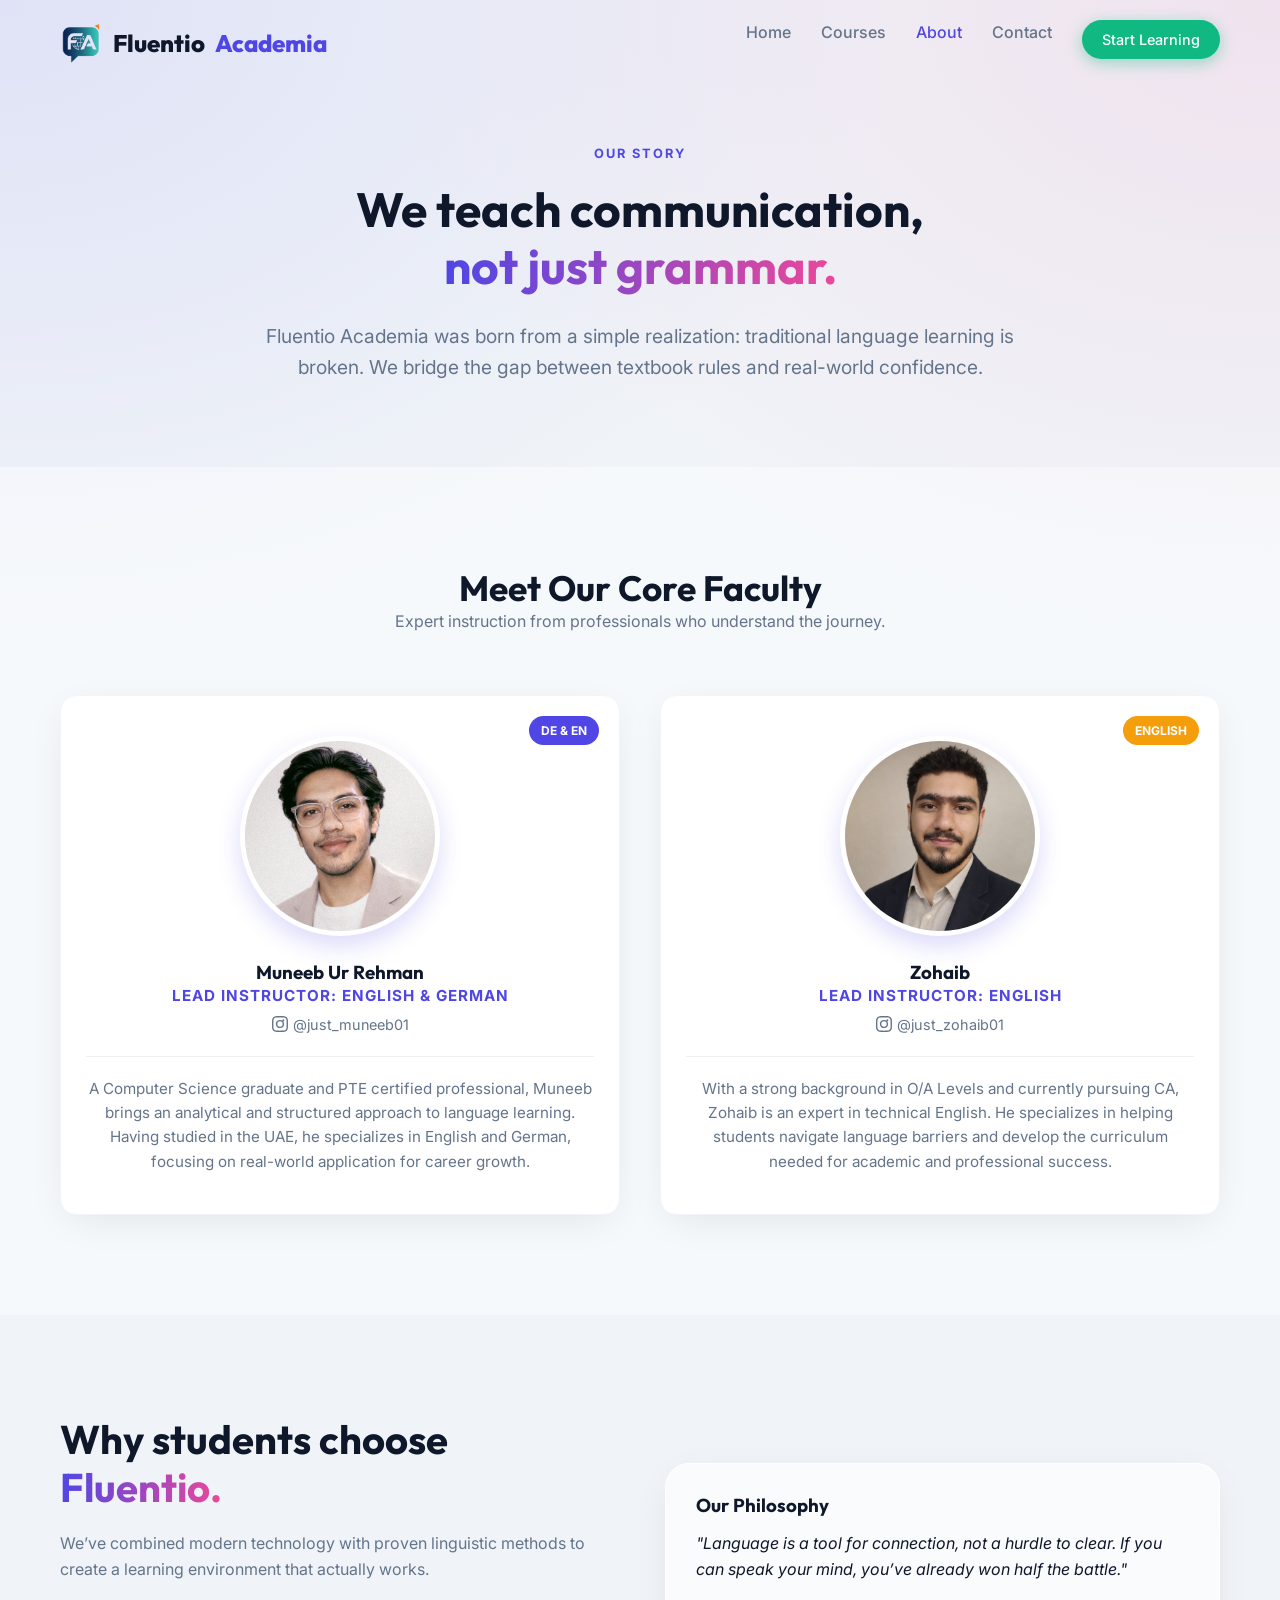
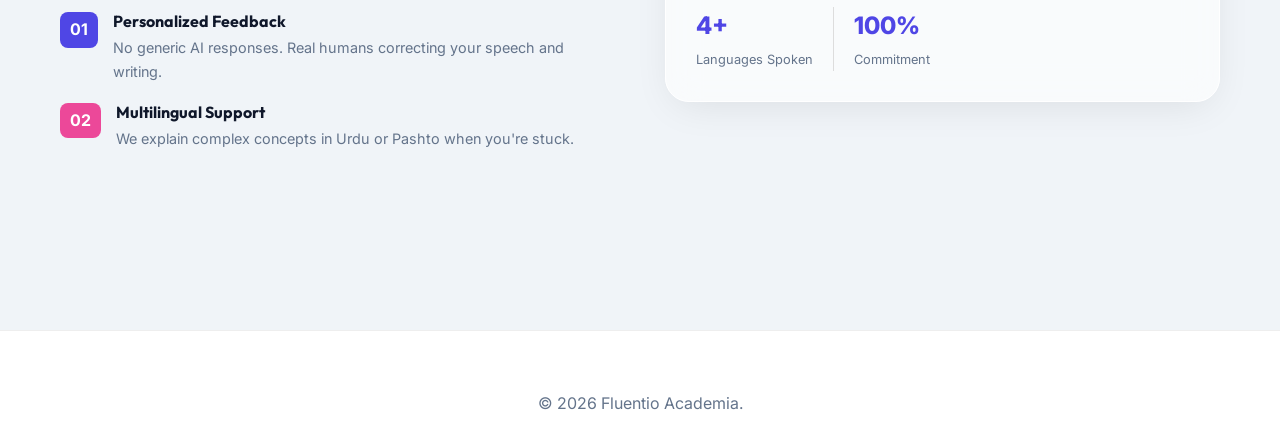
==== about.html @ ccf0303c "Add files via upload" ====
<!DOCTYPE html>
<html lang="en">
<head>
    <meta charset="UTF-8">
    <meta name="viewport" content="width=device-width, initial-scale=1.0">
    <title>About Our Mission | Fluentio Academia</title>
    <link rel="preconnect" href="https://fonts.googleapis.com">
    <link rel="preconnect" href="https://fonts.gstatic.com" crossorigin>
    <link href="https://fonts.googleapis.com/css2?family=Inter:wght@400;500;600&family=Outfit:wght@500;700;800&display=swap" rel="stylesheet">
    <link rel="stylesheet" href="style.css">
</head>
<body>

    <header id="header">
        <div class="container">
            <nav>
                <div class="logo">
                    <img src="assets/logo.png" alt="Fluentio">
                    Fluentio<span>Academia</span>
                </div>
                <ul class="nav-links">
                    <li><a href="index.html">Home</a></li>
                    <li><a href="courses.html">Courses</a></li>
                    <li><a href="about.html" class="active">About</a></li>
                    <li><a href="contact.html">Contact</a></li>
                    <li><a href="courses.html" class="btn btn-primary" style="padding: 8px 20px; font-size: 0.9rem;">Start Learning</a></li>
                </ul>
                <div class="hamburger"><span></span><span></span><span></span></div>
            </nav>
        </div>
    </header>

    <section class="section-padding" style="padding-top: 140px; padding-bottom: 60px;">
        <div class="container">
            <div class="text-center reveal">
                <span style="color: var(--primary); font-weight: 700; text-transform: uppercase; letter-spacing: 2px; font-size: 0.8rem;">Our Story</span>
                <h1 style="font-size: 3rem; margin-top: 15px;">We teach communication,<br><span class="gradient-text">not just grammar.</span></h1>
                <p style="color: var(--gray); font-size: 1.2rem; max-width: 800px; margin: 25px auto;">
                    Fluentio Academia was born from a simple realization: traditional language learning is broken. 
                    We bridge the gap between textbook rules and real-world confidence.
                </p>
            </div>
        </div>
    </section>

    <section class="section-padding" style="background: rgba(255,255,255,0.4);">
        <div class="container">
            <div class="text-center reveal" style="margin-bottom: 60px;">
                <h2 style="font-size: 2.2rem;">Meet Our Core Faculty</h2>
                <p style="color: var(--gray);">Expert instruction from professionals who understand the journey.</p>
            </div>

            <div class="founder-grid">
                <div class="card founder-card reveal">
                    <div class="badge" style="background: var(--primary);">DE & EN</div>
                    <img src="assets/muneeb.jpg" alt="Muneeb Ur Rehman" class="founder-img">
                    <h3>Muneeb Ur Rehman</h3>
                    <p class="social-handle">Lead Instructor: English & German</p>
                    <a href="https://instagram.com/just_muneeb01" target="_blank" style="font-size: 0.9rem; color: var(--gray); display: flex; align-items: center; gap: 5px;">
                        <svg xmlns="http://www.w3.org/2000/svg" width="16" height="16" fill="currentColor" viewBox="0 0 16 16">
                            <path d="M8 0C5.829 0 5.556.01 4.703.048 3.85.088 3.269.222 2.76.42a3.917 3.917 0 0 0-1.417.923A3.927 3.927 0 0 0 .42 2.76C.222 3.268.087 3.85.048 4.7.01 5.555 0 5.827 0 8.001c0 2.172.01 2.444.048 3.297.04.852.174 1.433.372 1.942.205.526.478.972.923 1.417.444.445.89.719 1.416.923.51.198 1.09.333 1.942.372C5.555 15.99 5.827 16 8 16s2.444-.01 3.298-.048c.851-.04 1.434-.174 1.943-.372a3.916 3.916 0 0 0 1.416-.923c.445-.445.718-.891.923-1.417.197-.509.332-1.09.372-1.942C15.99 10.445 16 10.173 16 8s-.01-2.445-.048-3.299c-.04-.851-.175-1.433-.372-1.941a3.926 3.926 0 0 0-.923-1.417A3.911 3.911 0 0 0 13.24.42c-.51-.198-1.092-.333-1.943-.372C10.443.01 10.172 0 7.999 0h.001zm-.312 1.442h.312c2.152 0 2.408.008 3.257.046.783.036 1.209.166 1.493.275.377.146.646.32.927.601.281.28.455.55.602.927.108.284.238.71.274 1.493.039.85.047 1.106.047 3.257 0 2.152-.008 2.408-.047 3.257-.036.784-.166 1.209-.274 1.493a2.25 2.25 0 0 1-.602.927c-.28.281-.55.455-.927.602-.284.108-.71.238-1.493.274-.85.039-1.106.047-3.257.047-2.152 0-2.408-.008-3.257-.047-.784-.036-1.209-.166-1.493-.274a2.25 2.25 0 0 1-.927-.602 2.25 2.25 0 0 1-.602-.927c-.108-.284-.238-.71-.274-1.493-.039-.85-.047-1.106-.047-3.257 0-2.152.008-2.408.047-3.257.036-.784.166-1.209.274-1.493.146-.377.32-.646.601-.927.28-.281.55-.455.927-.602.284-.108.71-.238 1.493-.274.85-.039 1.106-.047 3.257-.047h.312zM8 3.891a4.109 4.109 0 1 0 0 8.217 4.109 4.109 0 0 0 0-8.217zm0 1.441a2.667 2.667 0 1 1 0 5.334 2.667 2.667 0 0 1 0-5.334zm4.33-1.156a.96.96 0 1 1-1.92 0 .96.96 0 0 1 1.92 0z"/>
                        </svg>
                        @just_muneeb01
                    </a>
                    <hr style="border: 0; border-top: 1px solid #eee; margin: 20px 0; width: 100%;">
                    <p style="color: var(--gray); font-size: 0.95rem;">
                        A Computer Science graduate and PTE certified professional, Muneeb brings an analytical and structured approach to language learning. Having studied in the UAE, he specializes in English and German, focusing on real-world application for career growth.
                    </p>
                </div>

                <div class="card founder-card reveal">
                    <div class="badge">ENGLISH</div>
                    <img src="assets/zohaib.png" alt="Zohaib" class="founder-img">
                    <h3>Zohaib</h3>
                    <p class="social-handle">Lead Instructor: English</p>
                    <a href="https://instagram.com/just_zohaib01" target="_blank" style="font-size: 0.9rem; color: var(--gray); display: flex; align-items: center; gap: 5px;">
                        <svg xmlns="http://www.w3.org/2000/svg" width="16" height="16" fill="currentColor" viewBox="0 0 16 16">
                            <path d="M8 0C5.829 0 5.556.01 4.703.048 3.85.088 3.269.222 2.76.42a3.917 3.917 0 0 0-1.417.923A3.927 3.927 0 0 0 .42 2.76C.222 3.268.087 3.85.048 4.7.01 5.555 0 5.827 0 8.001c0 2.172.01 2.444.048 3.297.04.852.174 1.433.372 1.942.205.526.478.972.923 1.417.444.445.89.719 1.416.923.51.198 1.09.333 1.942.372C5.555 15.99 5.827 16 8 16s2.444-.01 3.298-.048c.851-.04 1.434-.174 1.943-.372a3.916 3.916 0 0 0 1.416-.923c.445-.445.718-.891.923-1.417.197-.509.332-1.09.372-1.942C15.99 10.445 16 10.173 16 8s-.01-2.445-.048-3.299c-.04-.851-.175-1.433-.372-1.941a3.926 3.926 0 0 0-.923-1.417A3.911 3.911 0 0 0 13.24.42c-.51-.198-1.092-.333-1.943-.372C10.443.01 10.172 0 7.999 0h.001zm-.312 1.442h.312c2.152 0 2.408.008 3.257.046.783.036 1.209.166 1.493.275.377.146.646.32.927.601.281.28.455.55.602.927.108.284.238.71.274 1.493.039.85.047 1.106.047 3.257 0 2.152-.008 2.408-.047 3.257-.036.784-.166 1.209-.274 1.493a2.25 2.25 0 0 1-.602.927c-.28.281-.55.455-.927.602-.284.108-.71.238-1.493.274-.85.039-1.106.047-3.257.047-2.152 0-2.408-.008-3.257-.047-.784-.036-1.209-.166-1.493-.274a2.25 2.25 0 0 1-.927-.602 2.25 2.25 0 0 1-.602-.927c-.108-.284-.238-.71-.274-1.493-.039-.85-.047-1.106-.047-3.257 0-2.152.008-2.408.047-3.257.036-.784.166-1.209.274-1.493.146-.377.32-.646.601-.927.28-.281.55-.455.927-.602.284-.108.71-.238 1.493-.274.85-.039 1.106-.047 3.257-.047h.312zM8 3.891a4.109 4.109 0 1 0 0 8.217 4.109 4.109 0 0 0 0-8.217zm0 1.441a2.667 2.667 0 1 1 0 5.334 2.667 2.667 0 0 1 0-5.334zm4.33-1.156a.96.96 0 1 1-1.92 0 .96.96 0 0 1 1.92 0z"/>
                        </svg>
                        @just_zohaib01
                    </a>
                    <hr style="border: 0; border-top: 1px solid #eee; margin: 20px 0; width: 100%;">
                    <p style="color: var(--gray); font-size: 0.95rem;">
                        With a strong background in O/A Levels and currently pursuing CA, Zohaib is an expert in technical English. He specializes in helping students navigate language barriers and develop the curriculum needed for academic and professional success.
                    </p>
                </div>
            </div>
        </div>
    </section>

    <section class="section-padding">
        <div class="container">
            <div class="hero-grid">
                <div class="reveal">
                    <h2 style="font-size: 2.5rem; margin-bottom: 20px;">Why students choose <span class="gradient-text">Fluentio.</span></h2>
                    <p style="color: var(--gray); margin-bottom: 30px;">We’ve combined modern technology with proven linguistic methods to create a learning environment that actually works.</p>
                    
                    <div style="display: flex; flex-direction: column; gap: 20px;">
                        <div style="display: flex; gap: 15px; align-items: start;">
                            <div style="background: var(--primary); color: white; padding: 5px 10px; border-radius: 8px; font-weight: bold;">01</div>
                            <div>
                                <h4 style="margin-bottom: 5px;">Personalized Feedback</h4>
                                <p style="color: var(--gray); font-size: 0.9rem;">No generic AI responses. Real humans correcting your speech and writing.</p>
                            </div>
                        </div>
                        <div style="display: flex; gap: 15px; align-items: start;">
                            <div style="background: var(--secondary); color: white; padding: 5px 10px; border-radius: 8px; font-weight: bold;">02</div>
                            <div>
                                <h4 style="margin-bottom: 5px;">Multilingual Support</h4>
                                <p style="color: var(--gray); font-size: 0.9rem;">We explain complex concepts in Urdu or Pashto when you're stuck.</p>
                            </div>
                        </div>
                    </div>
                </div>
                
                <div class="hero-card-glass reveal" style="max-width: 100%;">
                    <h3 style="margin-bottom: 15px;">Our Philosophy</h3>
                    <p style="font-style: italic; color: var(--dark);">"Language is a tool for connection, not a hurdle to clear. If you can speak your mind, you’ve already won half the battle."</p>
                    <div style="margin-top: 25px; display: flex; gap: 20px;">
                        <div>
                            <span style="display: block; font-size: 1.5rem; font-weight: 800; color: var(--primary);">4+</span>
                            <span style="font-size: 0.8rem; color: var(--gray);">Languages Spoken</span>
                        </div>
                        <div style="border-left: 1px solid #ddd; padding-left: 20px;">
                            <span style="display: block; font-size: 1.5rem; font-weight: 800; color: var(--primary);">100%</span>
                            <span style="font-size: 0.8rem; color: var(--gray);">Commitment</span>
                        </div>
                    </div>
                </div>
            </div>
        </div>
    </section>

    <footer>
        <div class="container text-center">
            <p style="color: var(--gray);">&copy; <span id="year"></span> Fluentio Academia.</p>
        </div>
    </footer>

    <script src="script.js"></script>
</body>
</html>
---- style.css ----
:root {
    --primary: #4f46e5; /* Indigo */
    --primary-dark: #4338ca;
    --secondary: #ec4899; /* Pink gradient accent */
    --green: #10b981; /* Green for high contrast */
    --accent: #f59e0b; /* Amber */
    --dark: #0f172a;
    --light: #f8fafc;
    --gray: #64748b;
    --glass: rgba(255, 255, 255, 0.7);
    --glass-border: rgba(255, 255, 255, 0.5);
    --shadow: 0 10px 40px -10px rgba(0,0,0,0.1);
    --radius: 16px;
    --font-head: 'Outfit', sans-serif;
    --font-body: 'Inter', sans-serif;
}

* { margin: 0; padding: 0; box-sizing: border-box; }

body {
    font-family: var(--font-body);
    background-color: #f0f4f8;
    color: var(--dark);
    line-height: 1.6;
    overflow-x: hidden;
    /* Mesh Gradient Background */
    background-image: 
        radial-gradient(at 0% 0%, rgba(79, 70, 229, 0.1) 0px, transparent 50%),
        radial-gradient(at 100% 0%, rgba(236, 72, 153, 0.1) 0px, transparent 50%);
    background-attachment: fixed;
}

h1, h2, h3, h4 { font-family: var(--font-head); font-weight: 700; line-height: 1.2; }
a { text-decoration: none; color: inherit; transition: 0.3s; }
ul { list-style: none; }
img { max-width: 100%; display: block; }

/* --- Layout Utilities --- */
.container {
    max-width: 1200px;
    margin: 0 auto;
    padding: 0 20px;
}

.section-padding { padding: 100px 0; }
.text-center { text-align: center; }

/* --- Components --- */
.btn {
    display: inline-block;
    padding: 14px 32px;
    border-radius: 50px;
    font-weight: 600;
    cursor: pointer;
    position: relative;
    overflow: hidden;
    z-index: 1;
    border: none;
    font-size: 1rem;
}

.btn-primary {
    background: var(--green);
    color: white !important; /* Make sure the text color is white */
    box-shadow: 0 4px 15px rgba(16, 185, 129, 0.4);
}

.btn-primary:hover {
    background: #059669; /* Darker green */
    transform: translateY(-3px);
    box-shadow: 0 8px 25px rgba(16, 185, 129, 0.6);
}

.btn-secondary {
    background: white;
    color: var(--primary);
    border: 1px solid rgba(79, 70, 229, 0.2);
}

.btn-secondary:hover {
    background: #f8fafc;
    border-color: var(--primary);
    transform: translateY(-3px);
}

/* --- Header & Nav --- */
header {
    position: fixed;
    top: 0;
    width: 100%;
    z-index: 1000;
    transition: 0.4s ease;
    padding: 20px 0;
}

header.scrolled {
    background: rgba(255, 255, 255, 0.85);
    backdrop-filter: blur(12px);
    padding: 15px 0;
    box-shadow: 0 4px 30px rgba(0, 0, 0, 0.05);
}

nav {
    display: flex;
    justify-content: space-between;
    align-items: center;
}

.logo {
    font-family: var(--font-head);
    font-size: 1.5rem;
    font-weight: 800;
    color: var(--dark);
    display: flex;
    align-items: center;
    gap: 10px;
}

.logo span { color: var(--primary); }
.logo img { height: 40px; }

.nav-links { display: flex; gap: 30px; }
.nav-links a {
    font-weight: 500;
    color: var(--gray);
    position: relative;
}

.nav-links a:hover, .nav-links a.active { color: var(--primary); }
.nav-links a::after {
    content: '';
    position: absolute;
    width: 0;
    height: 2px;
    bottom: -5px;
    left: 0;
    background: var(--secondary);
    transition: 0.3s;
}
.nav-links a:hover::after { width: 100%; }

/* Mobile Menu */
.hamburger { display: none; cursor: pointer; flex-direction: column; gap: 6px; }
.hamburger span { width: 30px; height: 3px; background: var(--dark); border-radius: 3px; transition: 0.3s; }

/* --- Hero Section --- */
.hero {
    min-height: 100vh;
    display: flex;
    align-items: center;
    position: relative;
    padding-top: 80px;
    overflow: hidden;
}

.hero-grid {
    display: grid;
    grid-template-columns: 1fr 1fr;
    gap: 50px;
    align-items: center;
}

.hero-text h1 {
    font-size: 3.5rem;
    margin-bottom: 20px;
    color: var(--dark);
}

.gradient-text {
    background: linear-gradient(to right, var(--primary), var(--secondary));
    -webkit-background-clip: text;
    -webkit-text-fill-color: transparent;
}

.hero-text p {
    font-size: 1.2rem;
    color: var(--gray);
    margin-bottom: 30px;
    max-width: 500px;
}

/* Abstract blobs for Hero Image Area */
.hero-visual {
    position: relative;
    height: 500px;
    display: flex;
    justify-content: center;
    align-items: center;
}

.blob {
    position: absolute;
    border-radius: 50%;
    filter: blur(60px);
    z-index: -1;
    opacity: 0.6;
}
.blob-1 { width: 300px; height: 300px; background: var(--primary); top: 20px; right: 20px; animation: float 6s infinite alternate; }
.blob-2 { width: 250px; height: 250px; background: var(--secondary); bottom: 20px; left: 20px; animation: float 5s infinite alternate-reverse; }

.hero-card-glass {
    background: rgba(255, 255, 255, 0.6);
    backdrop-filter: blur(16px);
    border: 1px solid white;
    padding: 30px;
    border-radius: 24px;
    box-shadow: var(--shadow);
    max-width: 400px;
    position: relative;
    animation: slideUp 1s ease-out;
}

/* --- Features / Grid --- */
.feature-grid {
    display: grid;
    grid-template-columns: repeat(auto-fit, minmax(300px, 1fr));
    gap: 30px;
    margin-top: 50px;
}

/* --- Find this around line 183 in style.css --- */
.card {
    background: white;
    padding: 35px;
    border-radius: var(--radius);
    box-shadow: var(--shadow);
    border: 1px solid #f1f5f9;
    transition: 0.3s;
    position: relative;
    /* CHANGE THIS from hidden to visible */
    overflow: visible; 
}
/* --- Add this to your style.css or update the existing one --- */
.pricing-grid {
    display: grid;
    grid-template-columns: repeat(auto-fit, minmax(320px, 1fr));
    gap: 32px;
    max-width: 900px;
    margin: 0 auto;
    
    /* ADD THIS: Gives the floating badges room at the top so they don't overlap text */
    padding-top: 40px; 
    margin-top: 60px;
}

.card:hover {
    transform: translateY(-10px);
    border-color: var(--primary);
}

.icon-box {
    width: 60px;
    height: 60px;
    background: rgba(79, 70, 229, 0.1);
    border-radius: 12px;
    display: flex;
    align-items: center;
    justify-content: center;
    margin-bottom: 20px;
    font-size: 1.5rem;
}

/* --- Course Cards (Specific) --- */
.course-card {
    display: flex;
    flex-direction: column;
    height: 100%;
}

.course-header { margin-bottom: 20px; border-bottom: 1px solid #eee; padding-bottom: 20px; }
.price-tag { font-size: 2rem; font-weight: 800; color: var(--dark); display: block; margin-top: 10px; }
.price-tag span { font-size: 1rem; color: var(--gray); font-weight: 500; }

.course-features li {
    margin-bottom: 12px;
    color: var(--gray);
    display: flex;
    align-items: center;
    gap: 10px;
}

.course-features li::before {
    content: '✓';
    color: var(--primary);
    font-weight: 800;
}

.badge {
    position: absolute;
    top: 20px;
    right: 20px;
    background: var(--accent);
    color: white;
    padding: 5px 12px;
    border-radius: 20px;
    font-size: 0.75rem;
    font-weight: 700;
    text-transform: uppercase;
}

/* --- Founder Cards --- */
/* --- Founder Cards --- */
.founder-grid {
    display: grid;
    grid-template-columns: repeat(auto-fit, minmax(300px, 1fr));
    gap: 40px;
}

.founder-card {
    text-align: center; /* Ensures text is centered */
    display: flex;
    flex-direction: column;
    align-items: center; /* Ensures the image container is centered */
    padding: 40px 25px;
}

.founder-img {
    width: 200px;  /* Increased size for better visibility */
    height: 200px;
    border-radius: 50%; /* Keeps it circular */
    
    /* THE FIX: */
    object-fit: cover; 
    object-position: top center; /* Focuses on the face/top of image instead of the middle */
    
    margin-bottom: 25px;
    border: 5px solid white; /* Thicker, nicer border */
    box-shadow: 0 10px 25px rgba(79, 70, 229, 0.2); /* Adds a glow behind the photo */
    background-color: #eee; /* Fallback color if image loads slow */
}

.social-handle { 
    color: var(--primary); 
    font-weight: 700; 
    font-size: 0.95rem;
    margin-bottom: 5px;
    text-transform: uppercase;
    letter-spacing: 1px;
}

/* --- Footer --- */
footer {
    background: white;
    padding: 60px 0 20px;
    margin-top: 80px;
    border-top: 1px solid #eee;
}

.footer-content {
    display: flex;
    justify-content: space-between;
    flex-wrap: wrap;
    gap: 40px;
    margin-bottom: 40px;
}

.socials a {
    width: 40px;
    height: 40px;
    background: #f1f5f9;
    display: inline-flex;
    align-items: center;
    justify-content: center;
    border-radius: 50%;
    margin-right: 10px;
}
.socials a:hover { background: var(--primary); color: rgb(10, 10, 10); }

/* --- Animations --- */
@keyframes float {
    0% { transform: translate(0, 0); }
    100% { transform: translate(20px, 40px); }
}

@keyframes slideUp {
    from { opacity: 0; transform: translateY(40px); }
    to { opacity: 1; transform: translateY(0); }
}

.reveal {
    opacity: 0;
    transform: translateY(30px);
    transition: all 0.8s ease-out;
}
.reveal.active { opacity: 1; transform: translateY(0); }

/* --- Mobile Responsiveness --- */
@media (max-width: 900px) {
    .hero-grid, .contact-wrapper { grid-template-columns: 1fr; }
    .hero-text { text-align: center; }
    .hero-text p { margin: 0 auto 30px; }
    .hero-visual { height: 300px; }
    .hero-text h1 { font-size: 2.5rem; }
    
    .hamburger { display: flex; z-index: 1001; }
    .nav-links {
        position: fixed;
        top: 0;
        right: -100%;
        height: 100vh;
        width: 70%;
        background: white;
        flex-direction: column;
        justify-content: center;
        align-items: center;
        box-shadow: -10px 0 30px rgba(0,0,0,0.1);
        transition: 0.4s;
    }
    .nav-links.mobile-active { right: 0; }
}
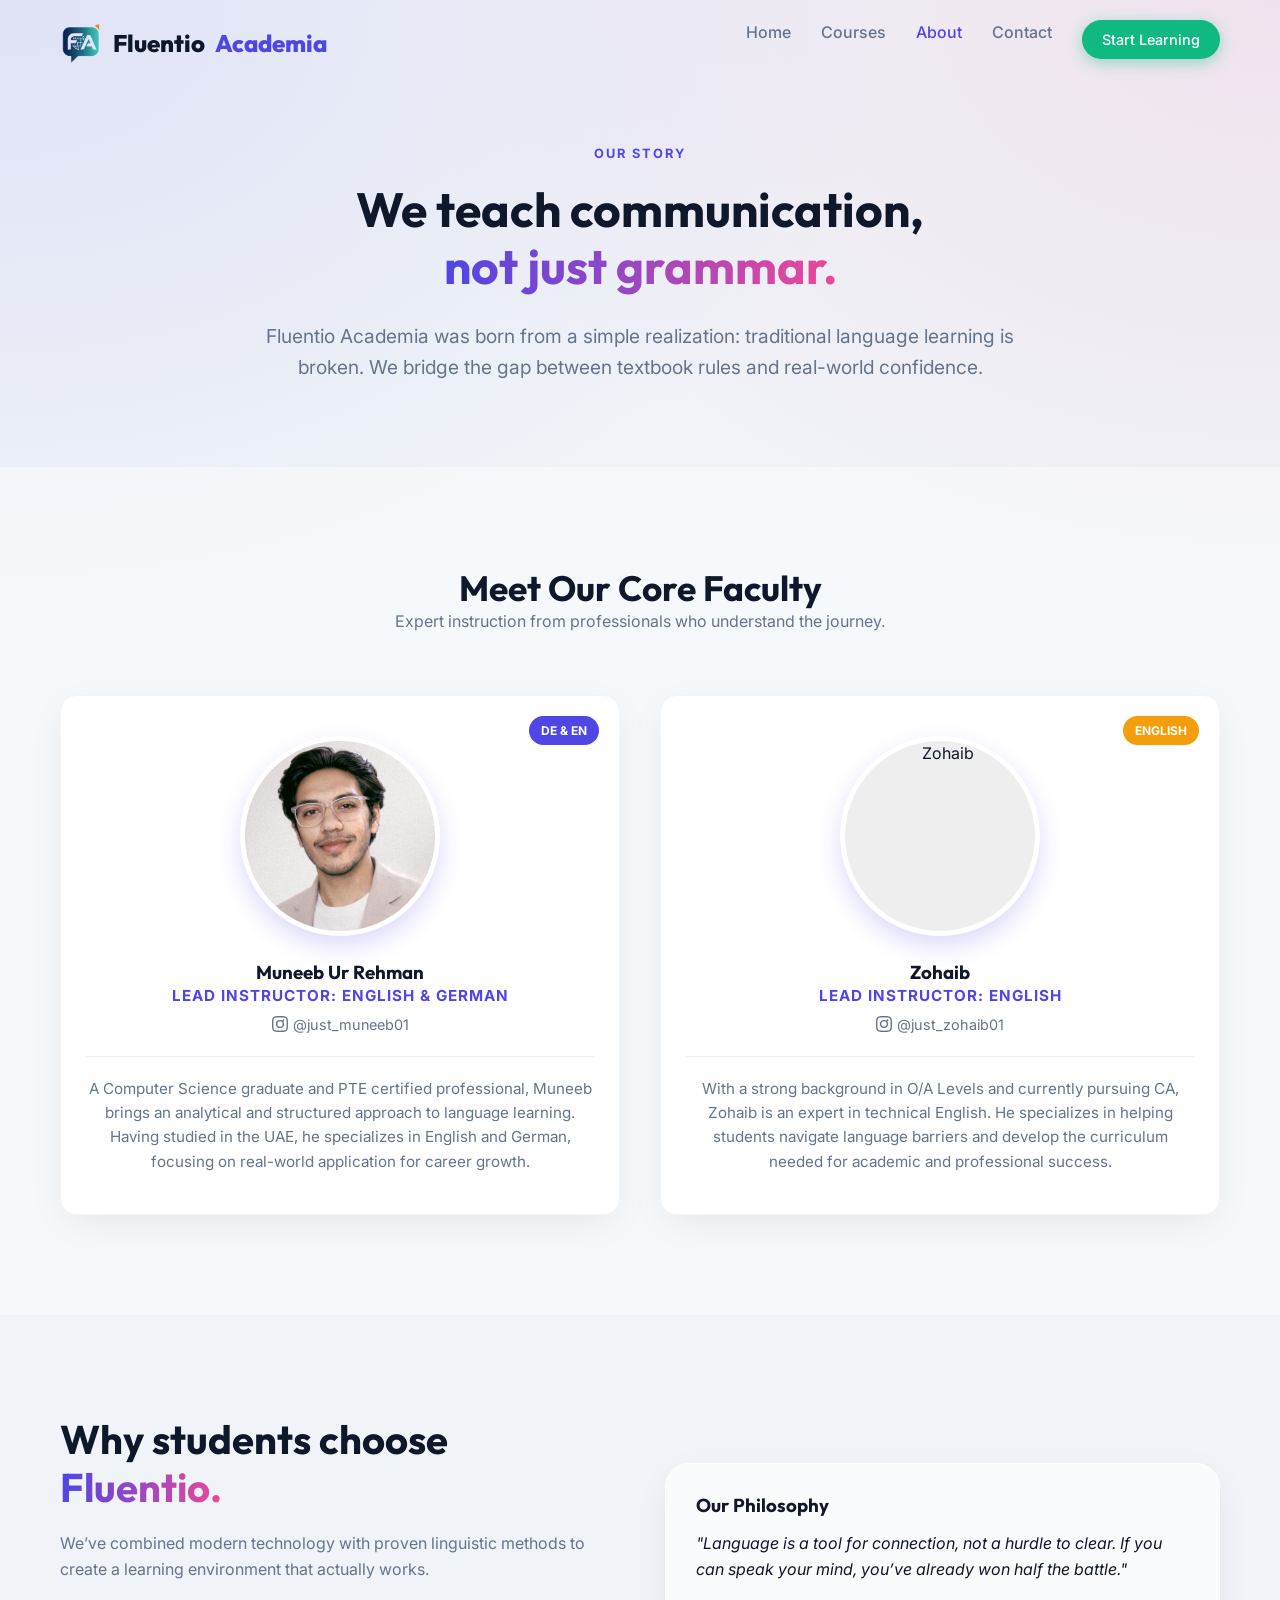
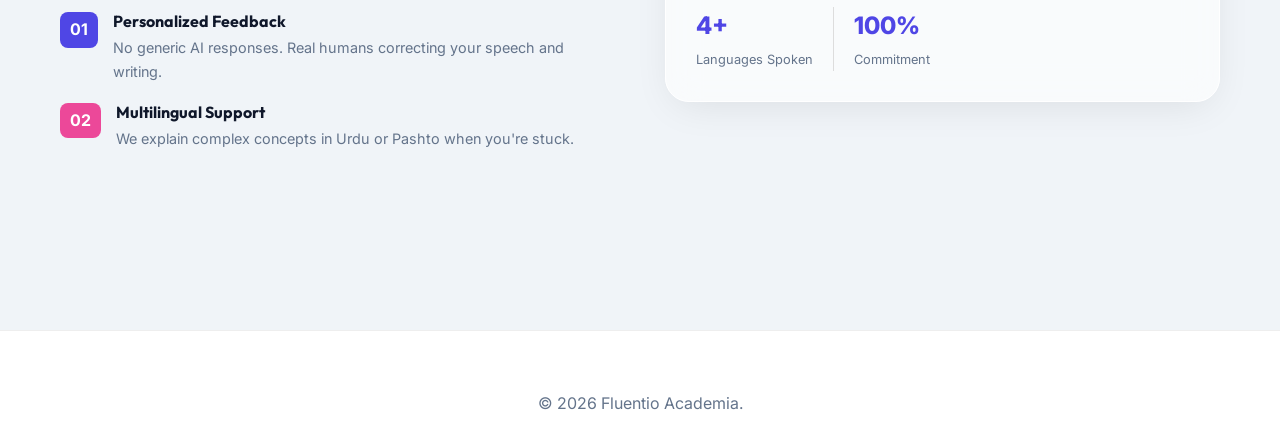
==== commit 08466710: "Add files via upload" ====
--- a/about.html
+++ b/about.html
@@ -4,10 +4,21 @@
     <meta charset="UTF-8">
     <meta name="viewport" content="width=device-width, initial-scale=1.0">
     <title>About Our Mission | Fluentio Academia</title>
+    <meta name="description" content="Meet the team behind Fluentio Academia and discover why we focus on real-world communication, not just grammar rules, for German and English learners worldwide.">
+    <link rel="canonical" href="https://muneebinu.github.io/Fluentio-Academia/about.html">
     <link rel="preconnect" href="https://fonts.googleapis.com">
     <link rel="preconnect" href="https://fonts.gstatic.com" crossorigin>
     <link href="https://fonts.googleapis.com/css2?family=Inter:wght@400;500;600&family=Outfit:wght@500;700;800&display=swap" rel="stylesheet">
     <link rel="stylesheet" href="style.css">
+    <meta property="og:type" content="website">
+    <meta property="og:title" content="About Our Mission | Fluentio Academia">
+    <meta property="og:description" content="Meet the team behind Fluentio Academia and discover why we focus on real-world communication, not just grammar rules, for German and English learners worldwide.">
+    <meta property="og:url" content="https://muneebinu.github.io/Fluentio-Academia/about.html">
+    <meta property="og:image" content="https://muneebinu.github.io/Fluentio-Academia/assets/logo.png">
+    <meta name="twitter:card" content="summary">
+    <meta name="twitter:title" content="About Our Mission | Fluentio Academia">
+    <meta name="twitter:description" content="Meet the team behind Fluentio Academia and discover why we focus on real-world communication, not just grammar rules, for German and English learners worldwide.">
+    <meta name="twitter:image" content="https://muneebinu.github.io/Fluentio-Academia/assets/logo.png">
 </head>
 <body>
 
@@ -70,7 +81,7 @@
 
                 <div class="card founder-card reveal">
                     <div class="badge">ENGLISH</div>
-                    <img src="assets/zohaib.png" alt="Zohaib" class="founder-img">
+                    <img src="assets/zohaib.jpg" alt="Zohaib" class="founder-img">
                     <h3>Zohaib</h3>
                     <p class="social-handle">Lead Instructor: English</p>
                     <a href="https://instagram.com/just_zohaib01" target="_blank" style="font-size: 0.9rem; color: var(--gray); display: flex; align-items: center; gap: 5px;">
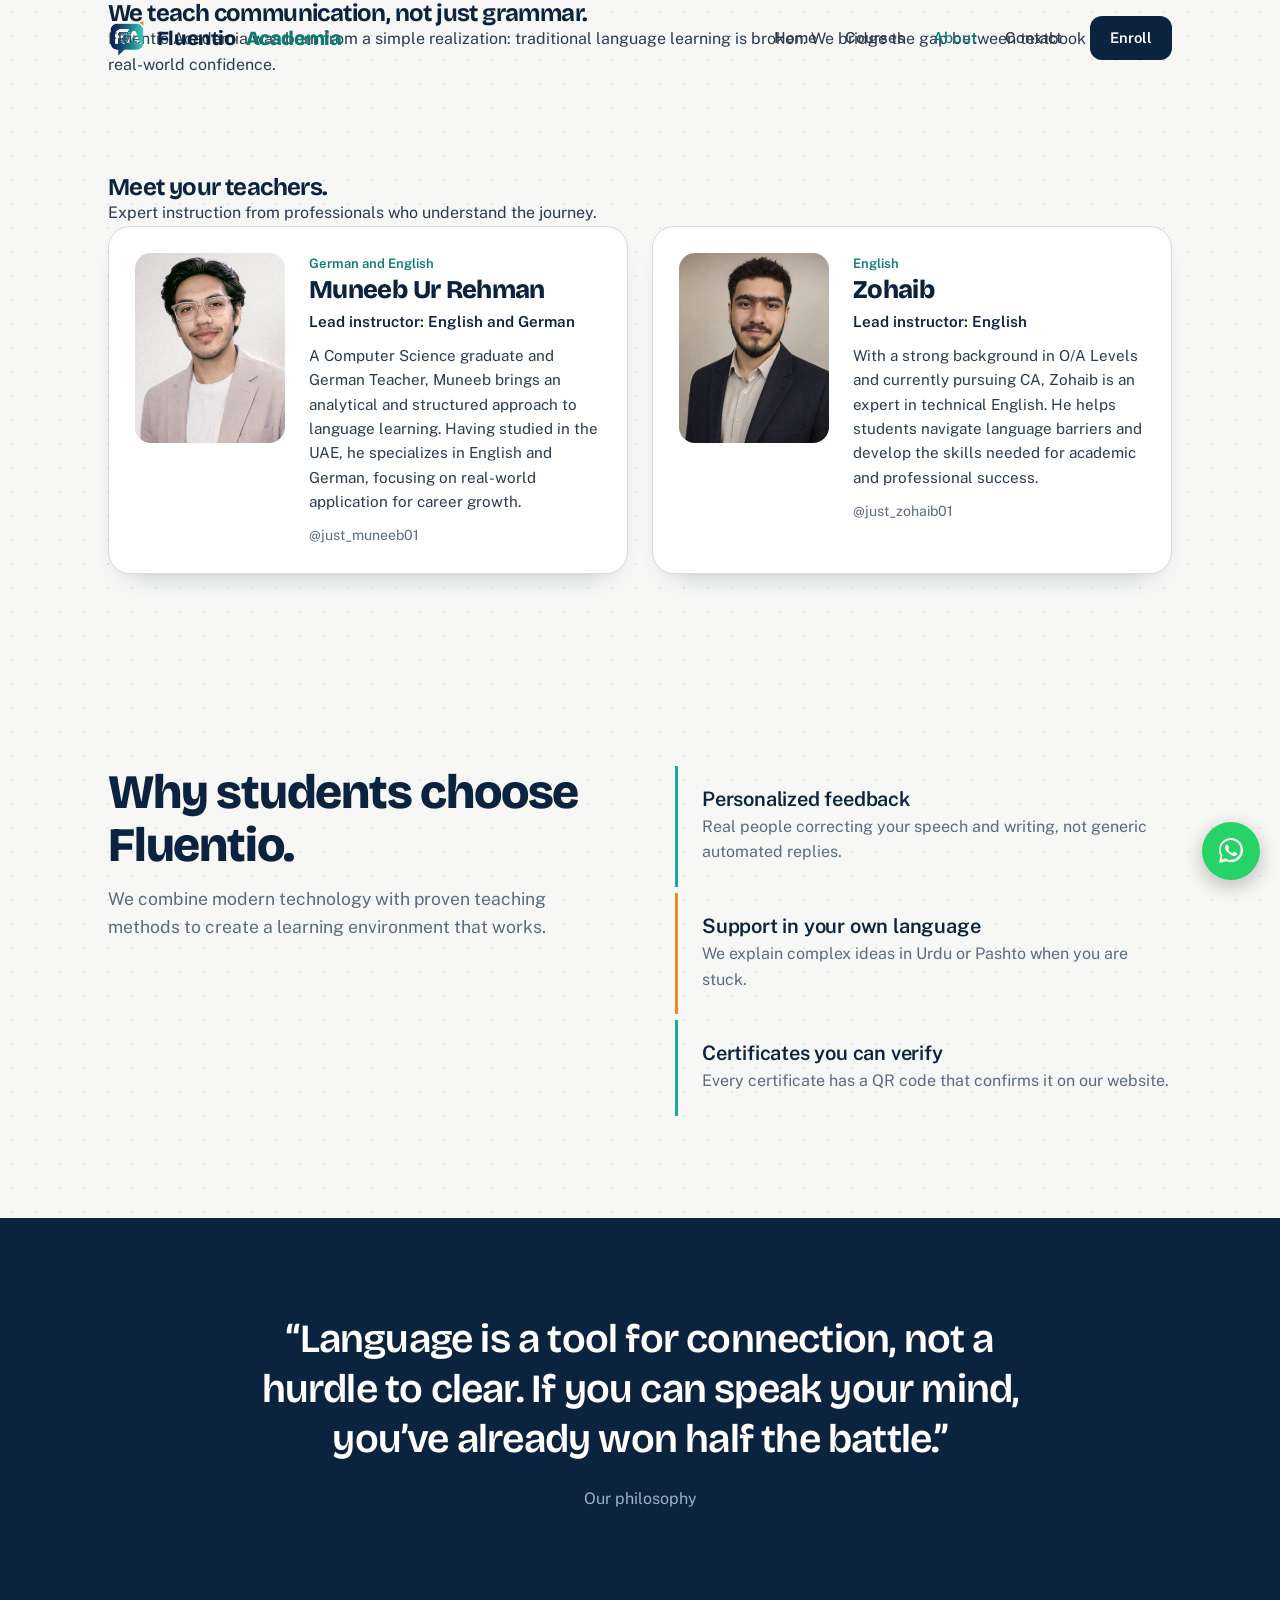
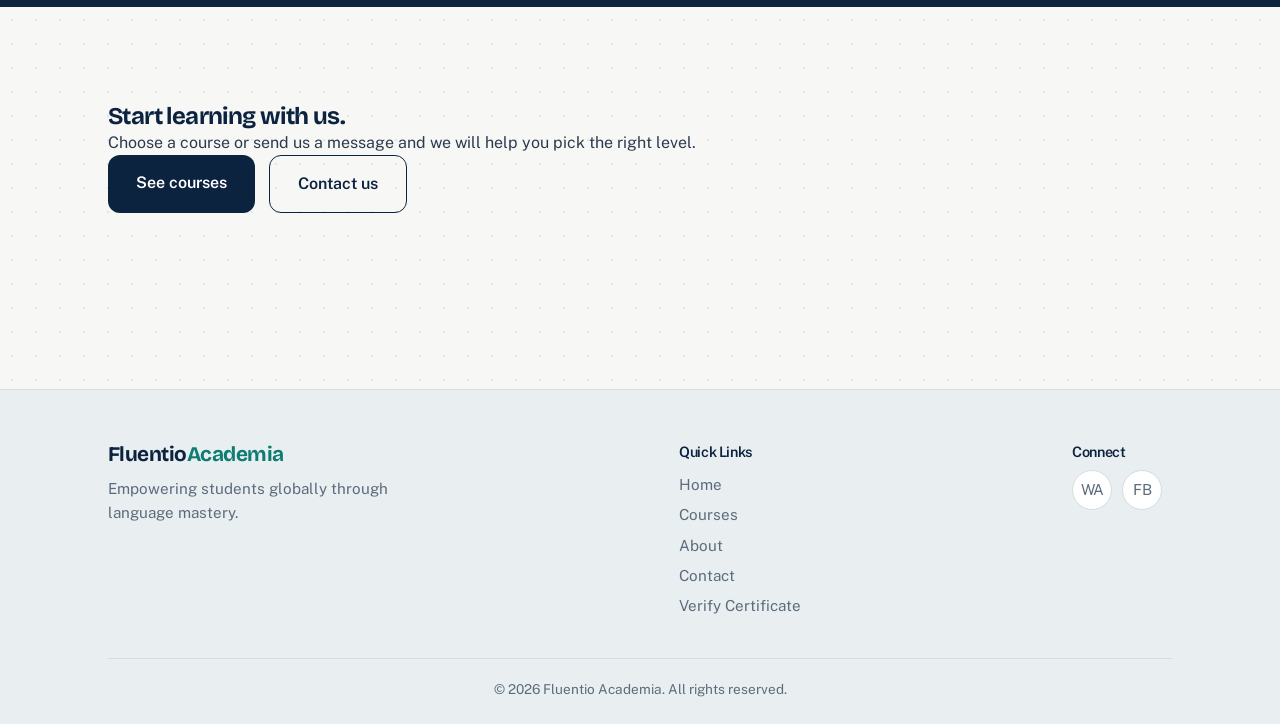
==== commit 92d8fe7e: "Revise about.html with new content and layout Updated the structure and content of the about.html pa" ====
--- a/about.html
+++ b/about.html
@@ -8,7 +8,6 @@
     <link rel="canonical" href="https://muneebinu.github.io/Fluentio-Academia/about.html">
     <link rel="preconnect" href="https://fonts.googleapis.com">
     <link rel="preconnect" href="https://fonts.gstatic.com" crossorigin>
-    <link href="https://fonts.googleapis.com/css2?family=Inter:wght@400;500;600&family=Outfit:wght@500;700;800&display=swap" rel="stylesheet">
     <link rel="stylesheet" href="style.css">
     <meta property="og:type" content="website">
     <meta property="og:title" content="About Our Mission | Fluentio Academia">
@@ -19,135 +18,80 @@
     <meta name="twitter:title" content="About Our Mission | Fluentio Academia">
     <meta name="twitter:description" content="Meet the team behind Fluentio Academia and discover why we focus on real-world communication, not just grammar rules, for German and English learners worldwide.">
     <meta name="twitter:image" content="https://muneebinu.github.io/Fluentio-Academia/assets/logo.png">
+<style>
+.fac{display:grid;grid-template-columns:1fr 1fr;gap:24px}
+.person{display:grid;grid-template-columns:150px 1fr;gap:24px;background:#fff;border:1px solid var(--line);border-radius:22px;padding:26px;box-shadow:var(--shadow)}
+.person img{width:150px;height:190px;object-fit:cover;object-position:top;border-radius:16px;background:var(--mist)}
+.person .tag{font-size:.82rem;font-weight:600;color:var(--teal)}
+.person h3{font-size:1.6rem;font-weight:800;margin:2px 0}
+.person .role{color:var(--ink);font-weight:600;font-size:.95rem;margin-bottom:10px}
+.person p{font-size:.95rem}.person .handle{margin-top:10px;font-size:.88rem;color:var(--gray)}
+.why{display:grid;grid-template-columns:1fr 1fr;gap:70px;align-items:start}
+.points li{padding:22px 0 22px 24px;border-left:3px solid var(--teal-l);margin-bottom:6px}
+.points li:nth-child(2){border-color:var(--orange)}
+.points h3{font-size:1.25rem;font-weight:600;font-family:var(--font-body);letter-spacing:-.01em;margin-bottom:4px}
+.points p{color:var(--gray)}
+.quote{background:var(--ink);text-align:center}
+.quote blockquote{font-family:var(--font-head);font-size:clamp(1.6rem,3.4vw,2.5rem);font-weight:600;color:#fff;line-height:1.25;letter-spacing:-.02em;max-width:820px;margin:0 auto}
+.quote cite{display:block;margin-top:22px;font-style:normal;color:#9fb0c4}
+@media(max-width:900px){.fac,.why{grid-template-columns:1fr;gap:30px}.person{grid-template-columns:1fr}.person img{width:140px;height:176px}}
+</style>
 </head>
 <body>
+<header id="header"><div class="container"><nav>
+<div class="logo"><img src="assets/logo.png" alt="Fluentio Academia logo">Fluentio<span>Academia</span></div>
+<ul class="nav-links"><li><a href="index.html">Home</a></li><li><a href="courses.html">Courses</a></li><li><a href="about.html" class="active">About</a></li><li><a href="contact.html">Contact</a></li><li><a href="contact.html" class="btn btn-primary">Enroll</a></li></ul>
+<div class="hamburger" aria-label="Menu"><span></span><span></span><span></span></div>
+</nav></div></header>
 
-    <header id="header">
-        <div class="container">
-            <nav>
-                <div class="logo">
-                    <img src="assets/logo.png" alt="Fluentio">
-                    Fluentio<span>Academia</span>
-                </div>
-                <ul class="nav-links">
-                    <li><a href="index.html">Home</a></li>
-                    <li><a href="courses.html">Courses</a></li>
-                    <li><a href="about.html" class="active">About</a></li>
-                    <li><a href="contact.html">Contact</a></li>
-                    <li><a href="courses.html" class="btn btn-primary" style="padding: 8px 20px; font-size: 0.9rem;">Start Learning</a></li>
-                </ul>
-                <div class="hamburger"><span></span><span></span><span></span></div>
-            </nav>
-        </div>
-    </header>
+<main>
+<section class="page-head"><div class="container">
+<h1>We teach communication, not just grammar.</h1>
+<p>Fluentio Academia was born from a simple realization: traditional language learning is broken. We bridge the gap between textbook rules and real-world confidence.</p>
+</div></section>
 
-    <section class="section-padding" style="padding-top: 140px; padding-bottom: 60px;">
-        <div class="container">
-            <div class="text-center reveal">
-                <span style="color: var(--primary); font-weight: 700; text-transform: uppercase; letter-spacing: 2px; font-size: 0.8rem;">Our Story</span>
-                <h1 style="font-size: 3rem; margin-top: 15px;">We teach communication,<br><span class="gradient-text">not just grammar.</span></h1>
-                <p style="color: var(--gray); font-size: 1.2rem; max-width: 800px; margin: 25px auto;">
-                    Fluentio Academia was born from a simple realization: traditional language learning is broken. 
-                    We bridge the gap between textbook rules and real-world confidence.
-                </p>
-            </div>
-        </div>
-    </section>
+<section class="sec band"><div class="container">
+<div class="sec-head"><h2>Meet your teachers.</h2><p>Expert instruction from professionals who understand the journey.</p></div>
+<div class="fac">
+<div class="person reveal"><img src="assets/muneeb.jpg" alt="Muneeb Ur Rehman"><div>
+<div class="tag">German and English</div><h3>Muneeb Ur Rehman</h3><div class="role">Lead instructor: English and German</div>
+<p>A Computer Science graduate and German Teacher, Muneeb brings an analytical and structured approach to language learning. Having studied in the UAE, he specializes in English and German, focusing on real-world application for career growth.</p>
+<div class="handle">@just_muneeb01</div></div></div>
+<div class="person reveal"><img src="assets/zohaib.jpg" alt="Zohaib"><div>
+<div class="tag">English</div><h3>Zohaib</h3><div class="role">Lead instructor: English</div>
+<p>With a strong background in O/A Levels and currently pursuing CA, Zohaib is an expert in technical English. He helps students navigate language barriers and develop the skills needed for academic and professional success.</p>
+<div class="handle">@just_zohaib01</div></div></div>
+</div></div></section>
 
-    <section class="section-padding" style="background: rgba(255,255,255,0.4);">
-        <div class="container">
-            <div class="text-center reveal" style="margin-bottom: 60px;">
-                <h2 style="font-size: 2.2rem;">Meet Our Core Faculty</h2>
-                <p style="color: var(--gray);">Expert instruction from professionals who understand the journey.</p>
-            </div>
+<section class="sec"><div class="container why">
+<div><h2 class="big" style="font-size:clamp(2rem,4vw,3rem);font-weight:800;max-width:560px">Why students choose Fluentio.</h2>
+<p style="color:var(--gray);font-size:1.1rem;margin-top:14px;max-width:520px">We combine modern technology with proven teaching methods to create a learning environment that works.</p></div>
+<ul class="points reveal">
+<li><h3>Personalized feedback</h3><p>Real people correcting your speech and writing, not generic automated replies.</p></li>
+<li><h3>Support in your own language</h3><p>We explain complex ideas in Urdu or Pashto when you are stuck.</p></li>
+<li><h3>Certificates you can verify</h3><p>Every certificate has a QR code that confirms it on our website.</p></li>
+</ul></div></section>
 
-            <div class="founder-grid">
-                <div class="card founder-card reveal">
-                    <div class="badge" style="background: var(--primary);">DE & EN</div>
-                    <img src="assets/muneeb.jpg" alt="Muneeb Ur Rehman" class="founder-img">
-                    <h3>Muneeb Ur Rehman</h3>
-                    <p class="social-handle">Lead Instructor: English & German</p>
-                    <a href="https://instagram.com/just_muneeb01" target="_blank" style="font-size: 0.9rem; color: var(--gray); display: flex; align-items: center; gap: 5px;">
-                        <svg xmlns="http://www.w3.org/2000/svg" width="16" height="16" fill="currentColor" viewBox="0 0 16 16">
-                            <path d="M8 0C5.829 0 5.556.01 4.703.048 3.85.088 3.269.222 2.76.42a3.917 3.917 0 0 0-1.417.923A3.927 3.927 0 0 0 .42 2.76C.222 3.268.087 3.85.048 4.7.01 5.555 0 5.827 0 8.001c0 2.172.01 2.444.048 3.297.04.852.174 1.433.372 1.942.205.526.478.972.923 1.417.444.445.89.719 1.416.923.51.198 1.09.333 1.942.372C5.555 15.99 5.827 16 8 16s2.444-.01 3.298-.048c.851-.04 1.434-.174 1.943-.372a3.916 3.916 0 0 0 1.416-.923c.445-.445.718-.891.923-1.417.197-.509.332-1.09.372-1.942C15.99 10.445 16 10.173 16 8s-.01-2.445-.048-3.299c-.04-.851-.175-1.433-.372-1.941a3.926 3.926 0 0 0-.923-1.417A3.911 3.911 0 0 0 13.24.42c-.51-.198-1.092-.333-1.943-.372C10.443.01 10.172 0 7.999 0h.001zm-.312 1.442h.312c2.152 0 2.408.008 3.257.046.783.036 1.209.166 1.493.275.377.146.646.32.927.601.281.28.455.55.602.927.108.284.238.71.274 1.493.039.85.047 1.106.047 3.257 0 2.152-.008 2.408-.047 3.257-.036.784-.166 1.209-.274 1.493a2.25 2.25 0 0 1-.602.927c-.28.281-.55.455-.927.602-.284.108-.71.238-1.493.274-.85.039-1.106.047-3.257.047-2.152 0-2.408-.008-3.257-.047-.784-.036-1.209-.166-1.493-.274a2.25 2.25 0 0 1-.927-.602 2.25 2.25 0 0 1-.602-.927c-.108-.284-.238-.71-.274-1.493-.039-.85-.047-1.106-.047-3.257 0-2.152.008-2.408.047-3.257.036-.784.166-1.209.274-1.493.146-.377.32-.646.601-.927.28-.281.55-.455.927-.602.284-.108.71-.238 1.493-.274.85-.039 1.106-.047 3.257-.047h.312zM8 3.891a4.109 4.109 0 1 0 0 8.217 4.109 4.109 0 0 0 0-8.217zm0 1.441a2.667 2.667 0 1 1 0 5.334 2.667 2.667 0 0 1 0-5.334zm4.33-1.156a.96.96 0 1 1-1.92 0 .96.96 0 0 1 1.92 0z"/>
-                        </svg>
-                        @just_muneeb01
-                    </a>
-                    <hr style="border: 0; border-top: 1px solid #eee; margin: 20px 0; width: 100%;">
-                    <p style="color: var(--gray); font-size: 0.95rem;">
-                        A Computer Science graduate and PTE certified professional, Muneeb brings an analytical and structured approach to language learning. Having studied in the UAE, he specializes in English and German, focusing on real-world application for career growth.
-                    </p>
-                </div>
+<section class="sec quote"><div class="container">
+<blockquote class="reveal">&ldquo;Language is a tool for connection, not a hurdle to clear. If you can speak your mind, you&rsquo;ve already won half the battle.&rdquo;</blockquote>
+<cite>Our philosophy</cite>
+</div></section>
 
-                <div class="card founder-card reveal">
-                    <div class="badge">ENGLISH</div>
-                    <img src="assets/zohaib.jpg" alt="Zohaib" class="founder-img">
-                    <h3>Zohaib</h3>
-                    <p class="social-handle">Lead Instructor: English</p>
-                    <a href="https://instagram.com/just_zohaib01" target="_blank" style="font-size: 0.9rem; color: var(--gray); display: flex; align-items: center; gap: 5px;">
-                        <svg xmlns="http://www.w3.org/2000/svg" width="16" height="16" fill="currentColor" viewBox="0 0 16 16">
-                            <path d="M8 0C5.829 0 5.556.01 4.703.048 3.85.088 3.269.222 2.76.42a3.917 3.917 0 0 0-1.417.923A3.927 3.927 0 0 0 .42 2.76C.222 3.268.087 3.85.048 4.7.01 5.555 0 5.827 0 8.001c0 2.172.01 2.444.048 3.297.04.852.174 1.433.372 1.942.205.526.478.972.923 1.417.444.445.89.719 1.416.923.51.198 1.09.333 1.942.372C5.555 15.99 5.827 16 8 16s2.444-.01 3.298-.048c.851-.04 1.434-.174 1.943-.372a3.916 3.916 0 0 0 1.416-.923c.445-.445.718-.891.923-1.417.197-.509.332-1.09.372-1.942C15.99 10.445 16 10.173 16 8s-.01-2.445-.048-3.299c-.04-.851-.175-1.433-.372-1.941a3.926 3.926 0 0 0-.923-1.417A3.911 3.911 0 0 0 13.24.42c-.51-.198-1.092-.333-1.943-.372C10.443.01 10.172 0 7.999 0h.001zm-.312 1.442h.312c2.152 0 2.408.008 3.257.046.783.036 1.209.166 1.493.275.377.146.646.32.927.601.281.28.455.55.602.927.108.284.238.71.274 1.493.039.85.047 1.106.047 3.257 0 2.152-.008 2.408-.047 3.257-.036.784-.166 1.209-.274 1.493a2.25 2.25 0 0 1-.602.927c-.28.281-.55.455-.927.602-.284.108-.71.238-1.493.274-.85.039-1.106.047-3.257.047-2.152 0-2.408-.008-3.257-.047-.784-.036-1.209-.166-1.493-.274a2.25 2.25 0 0 1-.927-.602 2.25 2.25 0 0 1-.602-.927c-.108-.284-.238-.71-.274-1.493-.039-.85-.047-1.106-.047-3.257 0-2.152.008-2.408.047-3.257.036-.784.166-1.209.274-1.493.146-.377.32-.646.601-.927.28-.281.55-.455.927-.602.284-.108.71-.238 1.493-.274.85-.039 1.106-.047 3.257-.047h.312zM8 3.891a4.109 4.109 0 1 0 0 8.217 4.109 4.109 0 0 0 0-8.217zm0 1.441a2.667 2.667 0 1 1 0 5.334 2.667 2.667 0 0 1 0-5.334zm4.33-1.156a.96.96 0 1 1-1.92 0 .96.96 0 0 1 1.92 0z"/>
-                        </svg>
-                        @just_zohaib01
-                    </a>
-                    <hr style="border: 0; border-top: 1px solid #eee; margin: 20px 0; width: 100%;">
-                    <p style="color: var(--gray); font-size: 0.95rem;">
-                        With a strong background in O/A Levels and currently pursuing CA, Zohaib is an expert in technical English. He specializes in helping students navigate language barriers and develop the curriculum needed for academic and professional success.
-                    </p>
-                </div>
-            </div>
-        </div>
-    </section>
+<section class="sec cta-band"><div class="container">
+<h2>Start learning with us.</h2>
+<p>Choose a course or send us a message and we will help you pick the right level.</p>
+<div class="actions"><a href="courses.html" class="btn btn-primary">See courses</a><a href="contact.html" class="btn btn-secondary">Contact us</a></div>
+</div></section>
+</main>
+<footer><div class="container">
+<div class="footer-content">
+<div><h3>Fluentio<span>Academia</span></h3><p style="max-width:300px;margin-top:10px">Empowering students globally through language mastery.</p></div>
+<div><h4>Quick Links</h4><ul style="margin-top:10px;line-height:2"><li><a href="index.html">Home</a></li><li><a href="courses.html">Courses</a></li><li><a href="about.html">About</a></li><li><a href="contact.html">Contact</a></li><li><a href="verify.html">Verify Certificate</a></li></ul></div>
+<div><h4>Connect</h4><div class="socials" style="margin-top:10px"><a href="https://wa.me/923415102172" target="_blank" rel="noopener" aria-label="WhatsApp">WA</a><a href="https://www.facebook.com/profile.php?id=61594487991673" target="_blank" rel="noopener" aria-label="Facebook">FB</a></div></div>
+</div>
+<div style="border-top:1px solid var(--line);padding-top:20px;text-align:center;font-size:.85rem">&copy; <span id="year"></span> Fluentio Academia. All rights reserved.</div>
+</div></footer>
 
-    <section class="section-padding">
-        <div class="container">
-            <div class="hero-grid">
-                <div class="reveal">
-                    <h2 style="font-size: 2.5rem; margin-bottom: 20px;">Why students choose <span class="gradient-text">Fluentio.</span></h2>
-                    <p style="color: var(--gray); margin-bottom: 30px;">We’ve combined modern technology with proven linguistic methods to create a learning environment that actually works.</p>
-                    
-                    <div style="display: flex; flex-direction: column; gap: 20px;">
-                        <div style="display: flex; gap: 15px; align-items: start;">
-                            <div style="background: var(--primary); color: white; padding: 5px 10px; border-radius: 8px; font-weight: bold;">01</div>
-                            <div>
-                                <h4 style="margin-bottom: 5px;">Personalized Feedback</h4>
-                                <p style="color: var(--gray); font-size: 0.9rem;">No generic AI responses. Real humans correcting your speech and writing.</p>
-                            </div>
-                        </div>
-                        <div style="display: flex; gap: 15px; align-items: start;">
-                            <div style="background: var(--secondary); color: white; padding: 5px 10px; border-radius: 8px; font-weight: bold;">02</div>
-                            <div>
-                                <h4 style="margin-bottom: 5px;">Multilingual Support</h4>
-                                <p style="color: var(--gray); font-size: 0.9rem;">We explain complex concepts in Urdu or Pashto when you're stuck.</p>
-                            </div>
-                        </div>
-                    </div>
-                </div>
-                
-                <div class="hero-card-glass reveal" style="max-width: 100%;">
-                    <h3 style="margin-bottom: 15px;">Our Philosophy</h3>
-                    <p style="font-style: italic; color: var(--dark);">"Language is a tool for connection, not a hurdle to clear. If you can speak your mind, you’ve already won half the battle."</p>
-                    <div style="margin-top: 25px; display: flex; gap: 20px;">
-                        <div>
-                            <span style="display: block; font-size: 1.5rem; font-weight: 800; color: var(--primary);">4+</span>
-                            <span style="font-size: 0.8rem; color: var(--gray);">Languages Spoken</span>
-                        </div>
-                        <div style="border-left: 1px solid #ddd; padding-left: 20px;">
-                            <span style="display: block; font-size: 1.5rem; font-weight: 800; color: var(--primary);">100%</span>
-                            <span style="font-size: 0.8rem; color: var(--gray);">Commitment</span>
-                        </div>
-                    </div>
-                </div>
-            </div>
-        </div>
-    </section>
-
-    <footer>
-        <div class="container text-center">
-            <p style="color: var(--gray);">&copy; <span id="year"></span> Fluentio Academia.</p>
-        </div>
-    </footer>
-
-    <script src="script.js"></script>
+<script src="script.js"></script>
 </body>
-</html>+</html>
--- a/style.css
+++ b/style.css
@@ -1,410 +1,144 @@
-:root {
-    --primary: #4f46e5; /* Indigo */
-    --primary-dark: #4338ca;
-    --secondary: #ec4899; /* Pink gradient accent */
-    --green: #10b981; /* Green for high contrast */
-    --accent: #f59e0b; /* Amber */
-    --dark: #0f172a;
-    --light: #f8fafc;
-    --gray: #64748b;
-    --glass: rgba(255, 255, 255, 0.7);
-    --glass-border: rgba(255, 255, 255, 0.5);
-    --shadow: 0 10px 40px -10px rgba(0,0,0,0.1);
-    --radius: 16px;
-    --font-head: 'Outfit', sans-serif;
-    --font-body: 'Inter', sans-serif;
+@import url('https://fonts.googleapis.com/css2?family=Bricolage+Grotesque:opsz,wght@12..96,600;12..96,800&family=Public+Sans:wght@400;500;600&display=swap');
+
+/* ===== Fluentio Academia design system ===== */
+:root{
+  --ink:#0c2340; --text:#2b3b4e; --gray:#5c6b7c; --paper:#f7f8f6; --mist:#e9eff0; --line:#d3dde0;
+  --teal:#0e7c72; --teal-l:#1fa89a; --orange:#f08a24;
+  --der:#2f6fde; --die:#d9485b; --das:#2e9e6b;
+  /* names used by older page styles, mapped to the new palette */
+  --primary:var(--teal); --primary-dark:#0a5f57; --secondary:var(--orange); --green:var(--teal); --accent:var(--orange);
+  --dark:var(--ink); --light:var(--paper); --glass:rgba(255,255,255,.7); --glass-border:var(--line);
+  --shadow:0 14px 30px -22px rgba(12,35,64,.45); --radius:18px;
+  --font-head:'Bricolage Grotesque','Segoe UI',Arial,sans-serif; --font-body:'Public Sans','Segoe UI',Arial,sans-serif;
 }
+*{margin:0;padding:0;box-sizing:border-box}
+html{scroll-behavior:smooth}
+body{font-family:var(--font-body);color:var(--text);line-height:1.6;overflow-x:hidden;-webkit-font-smoothing:antialiased;
+  background-color:var(--paper);background-image:radial-gradient(rgba(12,35,64,.09) 1px,transparent 1.3px);background-size:24px 24px}
+h1,h2,h3,h4{font-family:var(--font-head);color:var(--ink);line-height:1.1;letter-spacing:-.025em}
+a{text-decoration:none;color:inherit;transition:.2s}ul{list-style:none}img{max-width:100%;display:block}
+:focus-visible{outline:3px solid var(--teal-l);outline-offset:3px;border-radius:6px}
+.container{max-width:1120px;margin:0 auto;padding:0 28px}
+.section-padding{padding:96px 0}.sec{padding:96px 0}
+.text-center{text-align:center}
+.gradient-text{color:var(--teal);background:none;-webkit-text-fill-color:currentColor}
 
-* { margin: 0; padding: 0; box-sizing: border-box; }
+/* buttons */
+.btn{display:inline-block;padding:15px 28px;border-radius:12px;font-weight:600;font-size:1rem;cursor:pointer;border:0;transition:background .2s,transform .2s,border-color .2s}
+.btn-primary{background:var(--ink);color:#fff!important}
+.btn-primary:hover{background:var(--teal);transform:translateY(-2px)}
+.btn-secondary{background:transparent;color:var(--ink);border:1.5px solid var(--ink)}
+.btn-secondary:hover{border-color:var(--teal);color:var(--teal);transform:translateY(-2px)}
 
-body {
-    font-family: var(--font-body);
-    background-color: #f0f4f8;
-    color: var(--dark);
-    line-height: 1.6;
-    overflow-x: hidden;
-    /* Mesh Gradient Background */
-    background-image: 
-        radial-gradient(at 0% 0%, rgba(79, 70, 229, 0.1) 0px, transparent 50%),
-        radial-gradient(at 100% 0%, rgba(236, 72, 153, 0.1) 0px, transparent 50%);
-    background-attachment: fixed;
+/* header */
+header{position:fixed;top:0;left:0;right:0;z-index:1000;padding:16px 0;transition:background .3s,box-shadow .3s,padding .3s}
+header.scrolled{background:rgba(247,248,246,.92);-webkit-backdrop-filter:blur(14px);backdrop-filter:blur(14px);padding:10px 0;box-shadow:0 1px 0 var(--line)}
+nav{display:flex;justify-content:space-between;align-items:center}
+.logo{display:flex;align-items:center;gap:10px;font-family:var(--font-head);font-weight:800;font-size:1.25rem;color:var(--ink);letter-spacing:-.02em}
+.logo span{color:var(--teal)}.logo img{height:36px;width:auto}
+.nav-links{display:flex;align-items:center;gap:28px;font-size:.95rem;font-weight:500}
+.nav-links a:not(.btn){color:var(--text)}
+.nav-links a:not(.btn):hover,.nav-links a.active{color:var(--teal)}
+.nav-links .btn{padding:10px 20px;font-size:.92rem}
+.hamburger{display:none;cursor:pointer;flex-direction:column;gap:6px;padding:8px}
+.hamburger span{width:24px;height:2px;background:var(--ink);border-radius:2px;transition:.3s}
+
+/* home: hero */
+.hero{position:relative;isolation:isolate;overflow:hidden;padding:150px 0 100px}
+.hero::before{content:"";position:absolute;z-index:-1;width:560px;height:560px;border-radius:50%;border:2px solid var(--line);right:-170px;top:30px}
+.hero::after{content:"";position:absolute;z-index:-1;width:170px;height:170px;border-radius:0 170px 0 0;background:var(--teal-l);opacity:.14;left:-50px;bottom:24px}
+.hero-grid{display:grid;grid-template-columns:1.15fr .85fr;gap:60px;align-items:center}
+.hero h1{font-size:clamp(2.6rem,5.6vw,4.6rem);font-weight:800}
+.hero p.lead{font-size:1.2rem;color:var(--gray);margin:24px 0 34px;max-width:520px}
+.actions{display:flex;gap:14px;flex-wrap:wrap}
+.byline{margin-top:36px;padding-top:20px;border-top:1px solid var(--line);font-size:.92rem;color:var(--gray);max-width:520px}
+.byline b{color:var(--ink);font-weight:600}
+.words{display:flex;flex-direction:column;gap:14px}
+.word{display:flex;align-items:center;gap:16px;background:#fff;border:1px solid var(--line);border-radius:18px;padding:20px 22px;box-shadow:var(--shadow);animation:rise .7s both}
+.word:nth-child(2){margin-left:34px;animation-delay:.15s}.word:nth-child(3){margin-left:68px;animation-delay:.3s}
+.art{flex:none;min-width:54px;text-align:center;padding:5px 12px;border-radius:8px;color:#fff;font-weight:600;font-size:.95rem}
+.art.der{background:var(--der)}.art.die{background:var(--die)}.art.das{background:var(--das)}
+.word strong{font-family:var(--font-head);font-size:1.6rem;color:var(--ink);letter-spacing:-.02em;line-height:1.1}
+.word .en{margin-left:auto;color:var(--gray);font-size:.9rem}
+.words-cap{margin:6px 0 0 4px;color:var(--gray);font-size:.9rem}
+@keyframes rise{from{opacity:0;transform:translateY(18px)}to{opacity:1;transform:none}}
+
+/* home: sections */
+h2.big{font-size:clamp(2rem,4vw,3.1rem);font-weight:800;max-width:640px}
+.kicker-p{color:var(--gray);font-size:1.1rem;margin-top:14px;max-width:560px}
+.levels{background:var(--mist)}
+.track{position:relative;display:grid;grid-template-columns:repeat(3,1fr);gap:36px;margin-top:56px}
+.track::before{content:"";position:absolute;left:0;right:0;top:19px;height:2px;background:var(--line)}
+.lv{position:relative;padding-top:56px}
+.lv::before{content:"";position:absolute;top:8px;left:0;width:24px;height:24px;border-radius:50%;background:var(--paper);border:3px solid var(--teal-l)}
+.lv:last-child::before{background:var(--orange);border-color:var(--orange)}
+.lv h3{font-size:2.4rem;font-weight:800}.lv p{margin-top:8px;max-width:300px}
+.more{display:inline-block;margin-top:44px;font-weight:600;color:var(--teal);border-bottom:2px solid currentColor}
+.why-grid{display:grid;grid-template-columns:1fr 1fr;gap:70px;align-items:start}
+.points li{padding:22px 0 22px 24px;border-left:3px solid var(--teal-l);margin-bottom:6px}
+.points li:nth-child(2){border-color:var(--orange)}
+.points h3{font-size:1.25rem;font-weight:600;font-family:var(--font-body);letter-spacing:-.01em;margin-bottom:4px}
+.points p{color:var(--gray)}
+.teach{background:#fff;border-top:1px solid var(--line);border-bottom:1px solid var(--line)}
+.teach-grid{display:grid;grid-template-columns:240px 1fr;gap:56px;align-items:center}
+.teach img{width:240px;height:320px;object-fit:cover;object-position:top;border-radius:20px}
+.teach h2{font-size:clamp(1.8rem,3.4vw,2.5rem);font-weight:800}
+.role{color:var(--teal);font-weight:600;margin:6px 0 16px}.bio{max-width:560px}
+.verify{background:var(--ink);color:#c4d0de}
+.verify h2{color:#fff}.verify .kicker-p{color:#9fb0c4}
+.verify-grid{display:grid;grid-template-columns:1fr 1fr;gap:70px;align-items:center}
+.record{background:var(--paper);color:var(--text);border-radius:20px;padding:30px;box-shadow:0 30px 50px -30px rgba(0,0,0,.6)}
+.record .lab{font-size:.8rem;color:var(--gray);margin-bottom:14px}
+.record .ok{display:inline-block;background:#dff3ea;color:#16714b;font-weight:600;padding:6px 14px;border-radius:999px;font-size:.9rem;margin-bottom:16px}
+.record h3{font-size:1.8rem;font-weight:800}.record .c{color:var(--teal);font-weight:600;margin:2px 0 18px}
+.record dl{display:grid;grid-template-columns:auto 1fr;gap:6px 18px;font-size:.92rem;border-top:1px solid var(--line);padding-top:14px}
+.record dt{color:var(--gray)}.record dd{color:var(--ink);font-weight:500}
+.verify .btn{margin-top:30px;background:#fff;color:var(--ink)!important}.verify .btn:hover{background:var(--orange)}
+.closing-box{display:flex;justify-content:space-between;align-items:center;gap:30px;flex-wrap:wrap}
+.closing-box h2{font-size:clamp(2rem,4vw,3rem);font-weight:800;max-width:560px}
+
+/* shared components used by about / courses / contact */
+.feature-grid,.pricing-grid{display:grid;grid-template-columns:repeat(auto-fit,minmax(300px,1fr));gap:28px;margin-top:50px}
+.pricing-grid{max-width:900px;margin:60px auto 0;padding-top:40px;gap:32px}
+.card{background:#fff;padding:34px;border-radius:var(--radius);box-shadow:var(--shadow);border:1px solid var(--line);transition:transform .3s,border-color .3s;position:relative}
+.card:hover{transform:translateY(-4px);border-color:var(--teal-l)}
+.icon-box{width:56px;height:56px;background:var(--mist);border-radius:14px;display:flex;align-items:center;justify-content:center;margin-bottom:20px;font-size:1.5rem}
+.course-card{display:flex;flex-direction:column;height:100%}
+.course-header{margin-bottom:20px;border-bottom:1px solid var(--line);padding-bottom:20px}
+.price-tag{font-size:2rem;font-weight:800;color:var(--ink);display:block;margin-top:10px}
+.price-tag span{font-size:1rem;color:var(--gray);font-weight:500}
+.course-features li{margin-bottom:12px;color:var(--gray);display:flex;gap:10px}
+.course-features li::before{content:'✓';color:var(--teal);font-weight:800}
+.badge{position:absolute;top:20px;right:20px;background:var(--orange);color:var(--ink);padding:5px 12px;border-radius:20px;font-size:.75rem;font-weight:700;text-transform:uppercase}
+.founder-grid{display:grid;grid-template-columns:repeat(auto-fit,minmax(300px,1fr));gap:40px}
+.founder-card{text-align:center;display:flex;flex-direction:column;align-items:center;padding:40px 25px}
+.founder-img{width:200px;height:200px;border-radius:50%;object-fit:cover;object-position:top center;margin-bottom:25px;border:5px solid #fff;box-shadow:var(--shadow);background:#eee}
+.social-handle{color:var(--teal);font-weight:600;font-size:.95rem;margin-bottom:5px}
+.contact-wrapper{display:grid;grid-template-columns:.8fr 1.2fr;gap:36px;align-items:start}
+.contact-info{background:#fff;border:1px solid var(--line);border-radius:var(--radius);padding:34px;box-shadow:var(--shadow)}
+.contact-info a[href*="wa.me"]{color:var(--teal)!important;font-weight:600!important}
+
+footer{background:var(--mist);padding:54px 0 24px;margin-top:80px;border-top:1px solid var(--line);color:var(--gray);font-size:.95rem}
+.footer-content{display:flex;justify-content:space-between;flex-wrap:wrap;gap:40px;margin-bottom:36px}
+.footer-content h3{font-size:1.3rem}.footer-content h3 span{color:var(--teal)}
+.footer-content h4{font-family:var(--font-body);font-size:.9rem;font-weight:600}
+.footer-content li a:hover{color:var(--teal)}
+.socials a{width:40px;height:40px;background:#fff;border:1px solid var(--line);display:inline-flex;align-items:center;justify-content:center;border-radius:50%;margin-right:10px}
+.socials a:hover{background:var(--teal);color:#fff;border-color:var(--teal)}
+
+.reveal{opacity:0;transform:translateY(24px);transition:opacity .8s ease-out,transform .8s ease-out}
+.reveal.active{opacity:1;transform:none}
+
+@media(max-width:900px){
+  .section-padding,.sec{padding:70px 0}.hero{padding:120px 0 70px}
+  .hero-grid,.why-grid,.verify-grid,.contact-wrapper{grid-template-columns:1fr;gap:40px}
+  .word:nth-child(2),.word:nth-child(3){margin-left:0}
+  .track{grid-template-columns:1fr;gap:6px;padding-left:34px}
+  .track::before{left:11px;right:auto;top:0;bottom:0;width:2px;height:auto}
+  .lv{padding:0 0 30px}.lv::before{left:-34px;top:6px}
+  .teach-grid{grid-template-columns:1fr;gap:30px}.teach img{width:200px;height:266px}
+  .hamburger{display:flex;z-index:1001}
+  .nav-links{position:fixed;top:0;right:-100%;height:100vh;width:72%;background:var(--paper);flex-direction:column;justify-content:center;align-items:center;gap:26px;font-size:1.1rem;box-shadow:-10px 0 30px rgba(12,35,64,.12);transition:right .4s}
+  .nav-links.mobile-active{right:0}
 }
-
-h1, h2, h3, h4 { font-family: var(--font-head); font-weight: 700; line-height: 1.2; }
-a { text-decoration: none; color: inherit; transition: 0.3s; }
-ul { list-style: none; }
-img { max-width: 100%; display: block; }
-
-/* --- Layout Utilities --- */
-.container {
-    max-width: 1200px;
-    margin: 0 auto;
-    padding: 0 20px;
-}
-
-.section-padding { padding: 100px 0; }
-.text-center { text-align: center; }
-
-/* --- Components --- */
-.btn {
-    display: inline-block;
-    padding: 14px 32px;
-    border-radius: 50px;
-    font-weight: 600;
-    cursor: pointer;
-    position: relative;
-    overflow: hidden;
-    z-index: 1;
-    border: none;
-    font-size: 1rem;
-}
-
-.btn-primary {
-    background: var(--green);
-    color: white !important; /* Make sure the text color is white */
-    box-shadow: 0 4px 15px rgba(16, 185, 129, 0.4);
-}
-
-.btn-primary:hover {
-    background: #059669; /* Darker green */
-    transform: translateY(-3px);
-    box-shadow: 0 8px 25px rgba(16, 185, 129, 0.6);
-}
-
-.btn-secondary {
-    background: white;
-    color: var(--primary);
-    border: 1px solid rgba(79, 70, 229, 0.2);
-}
-
-.btn-secondary:hover {
-    background: #f8fafc;
-    border-color: var(--primary);
-    transform: translateY(-3px);
-}
-
-/* --- Header & Nav --- */
-header {
-    position: fixed;
-    top: 0;
-    width: 100%;
-    z-index: 1000;
-    transition: 0.4s ease;
-    padding: 20px 0;
-}
-
-header.scrolled {
-    background: rgba(255, 255, 255, 0.85);
-    backdrop-filter: blur(12px);
-    padding: 15px 0;
-    box-shadow: 0 4px 30px rgba(0, 0, 0, 0.05);
-}
-
-nav {
-    display: flex;
-    justify-content: space-between;
-    align-items: center;
-}
-
-.logo {
-    font-family: var(--font-head);
-    font-size: 1.5rem;
-    font-weight: 800;
-    color: var(--dark);
-    display: flex;
-    align-items: center;
-    gap: 10px;
-}
-
-.logo span { color: var(--primary); }
-.logo img { height: 40px; }
-
-.nav-links { display: flex; gap: 30px; }
-.nav-links a {
-    font-weight: 500;
-    color: var(--gray);
-    position: relative;
-}
-
-.nav-links a:hover, .nav-links a.active { color: var(--primary); }
-.nav-links a::after {
-    content: '';
-    position: absolute;
-    width: 0;
-    height: 2px;
-    bottom: -5px;
-    left: 0;
-    background: var(--secondary);
-    transition: 0.3s;
-}
-.nav-links a:hover::after { width: 100%; }
-
-/* Mobile Menu */
-.hamburger { display: none; cursor: pointer; flex-direction: column; gap: 6px; }
-.hamburger span { width: 30px; height: 3px; background: var(--dark); border-radius: 3px; transition: 0.3s; }
-
-/* --- Hero Section --- */
-.hero {
-    min-height: 100vh;
-    display: flex;
-    align-items: center;
-    position: relative;
-    padding-top: 80px;
-    overflow: hidden;
-}
-
-.hero-grid {
-    display: grid;
-    grid-template-columns: 1fr 1fr;
-    gap: 50px;
-    align-items: center;
-}
-
-.hero-text h1 {
-    font-size: 3.5rem;
-    margin-bottom: 20px;
-    color: var(--dark);
-}
-
-.gradient-text {
-    background: linear-gradient(to right, var(--primary), var(--secondary));
-    -webkit-background-clip: text;
-    -webkit-text-fill-color: transparent;
-}
-
-.hero-text p {
-    font-size: 1.2rem;
-    color: var(--gray);
-    margin-bottom: 30px;
-    max-width: 500px;
-}
-
-/* Abstract blobs for Hero Image Area */
-.hero-visual {
-    position: relative;
-    height: 500px;
-    display: flex;
-    justify-content: center;
-    align-items: center;
-}
-
-.blob {
-    position: absolute;
-    border-radius: 50%;
-    filter: blur(60px);
-    z-index: -1;
-    opacity: 0.6;
-}
-.blob-1 { width: 300px; height: 300px; background: var(--primary); top: 20px; right: 20px; animation: float 6s infinite alternate; }
-.blob-2 { width: 250px; height: 250px; background: var(--secondary); bottom: 20px; left: 20px; animation: float 5s infinite alternate-reverse; }
-
-.hero-card-glass {
-    background: rgba(255, 255, 255, 0.6);
-    backdrop-filter: blur(16px);
-    border: 1px solid white;
-    padding: 30px;
-    border-radius: 24px;
-    box-shadow: var(--shadow);
-    max-width: 400px;
-    position: relative;
-    animation: slideUp 1s ease-out;
-}
-
-/* --- Features / Grid --- */
-.feature-grid {
-    display: grid;
-    grid-template-columns: repeat(auto-fit, minmax(300px, 1fr));
-    gap: 30px;
-    margin-top: 50px;
-}
-
-/* --- Find this around line 183 in style.css --- */
-.card {
-    background: white;
-    padding: 35px;
-    border-radius: var(--radius);
-    box-shadow: var(--shadow);
-    border: 1px solid #f1f5f9;
-    transition: 0.3s;
-    position: relative;
-    /* CHANGE THIS from hidden to visible */
-    overflow: visible; 
-}
-/* --- Add this to your style.css or update the existing one --- */
-.pricing-grid {
-    display: grid;
-    grid-template-columns: repeat(auto-fit, minmax(320px, 1fr));
-    gap: 32px;
-    max-width: 900px;
-    margin: 0 auto;
-    
-    /* ADD THIS: Gives the floating badges room at the top so they don't overlap text */
-    padding-top: 40px; 
-    margin-top: 60px;
-}
-
-.card:hover {
-    transform: translateY(-10px);
-    border-color: var(--primary);
-}
-
-.icon-box {
-    width: 60px;
-    height: 60px;
-    background: rgba(79, 70, 229, 0.1);
-    border-radius: 12px;
-    display: flex;
-    align-items: center;
-    justify-content: center;
-    margin-bottom: 20px;
-    font-size: 1.5rem;
-}
-
-/* --- Course Cards (Specific) --- */
-.course-card {
-    display: flex;
-    flex-direction: column;
-    height: 100%;
-}
-
-.course-header { margin-bottom: 20px; border-bottom: 1px solid #eee; padding-bottom: 20px; }
-.price-tag { font-size: 2rem; font-weight: 800; color: var(--dark); display: block; margin-top: 10px; }
-.price-tag span { font-size: 1rem; color: var(--gray); font-weight: 500; }
-
-.course-features li {
-    margin-bottom: 12px;
-    color: var(--gray);
-    display: flex;
-    align-items: center;
-    gap: 10px;
-}
-
-.course-features li::before {
-    content: '✓';
-    color: var(--primary);
-    font-weight: 800;
-}
-
-.badge {
-    position: absolute;
-    top: 20px;
-    right: 20px;
-    background: var(--accent);
-    color: white;
-    padding: 5px 12px;
-    border-radius: 20px;
-    font-size: 0.75rem;
-    font-weight: 700;
-    text-transform: uppercase;
-}
-
-/* --- Founder Cards --- */
-/* --- Founder Cards --- */
-.founder-grid {
-    display: grid;
-    grid-template-columns: repeat(auto-fit, minmax(300px, 1fr));
-    gap: 40px;
-}
-
-.founder-card {
-    text-align: center; /* Ensures text is centered */
-    display: flex;
-    flex-direction: column;
-    align-items: center; /* Ensures the image container is centered */
-    padding: 40px 25px;
-}
-
-.founder-img {
-    width: 200px;  /* Increased size for better visibility */
-    height: 200px;
-    border-radius: 50%; /* Keeps it circular */
-    
-    /* THE FIX: */
-    object-fit: cover; 
-    object-position: top center; /* Focuses on the face/top of image instead of the middle */
-    
-    margin-bottom: 25px;
-    border: 5px solid white; /* Thicker, nicer border */
-    box-shadow: 0 10px 25px rgba(79, 70, 229, 0.2); /* Adds a glow behind the photo */
-    background-color: #eee; /* Fallback color if image loads slow */
-}
-
-.social-handle { 
-    color: var(--primary); 
-    font-weight: 700; 
-    font-size: 0.95rem;
-    margin-bottom: 5px;
-    text-transform: uppercase;
-    letter-spacing: 1px;
-}
-
-/* --- Footer --- */
-footer {
-    background: white;
-    padding: 60px 0 20px;
-    margin-top: 80px;
-    border-top: 1px solid #eee;
-}
-
-.footer-content {
-    display: flex;
-    justify-content: space-between;
-    flex-wrap: wrap;
-    gap: 40px;
-    margin-bottom: 40px;
-}
-
-.socials a {
-    width: 40px;
-    height: 40px;
-    background: #f1f5f9;
-    display: inline-flex;
-    align-items: center;
-    justify-content: center;
-    border-radius: 50%;
-    margin-right: 10px;
-}
-.socials a:hover { background: var(--primary); color: rgb(10, 10, 10); }
-
-/* --- Animations --- */
-@keyframes float {
-    0% { transform: translate(0, 0); }
-    100% { transform: translate(20px, 40px); }
-}
-
-@keyframes slideUp {
-    from { opacity: 0; transform: translateY(40px); }
-    to { opacity: 1; transform: translateY(0); }
-}
-
-.reveal {
-    opacity: 0;
-    transform: translateY(30px);
-    transition: all 0.8s ease-out;
-}
-.reveal.active { opacity: 1; transform: translateY(0); }
-
-/* --- Mobile Responsiveness --- */
-@media (max-width: 900px) {
-    .hero-grid, .contact-wrapper { grid-template-columns: 1fr; }
-    .hero-text { text-align: center; }
-    .hero-text p { margin: 0 auto 30px; }
-    .hero-visual { height: 300px; }
-    .hero-text h1 { font-size: 2.5rem; }
-    
-    .hamburger { display: flex; z-index: 1001; }
-    .nav-links {
-        position: fixed;
-        top: 0;
-        right: -100%;
-        height: 100vh;
-        width: 70%;
-        background: white;
-        flex-direction: column;
-        justify-content: center;
-        align-items: center;
-        box-shadow: -10px 0 30px rgba(0,0,0,0.1);
-        transition: 0.4s;
-    }
-    .nav-links.mobile-active { right: 0; }
-}+@media(prefers-reduced-motion:reduce){*{animation:none!important;transition:none!important;scroll-behavior:auto!important}.reveal{opacity:1;transform:none}}
